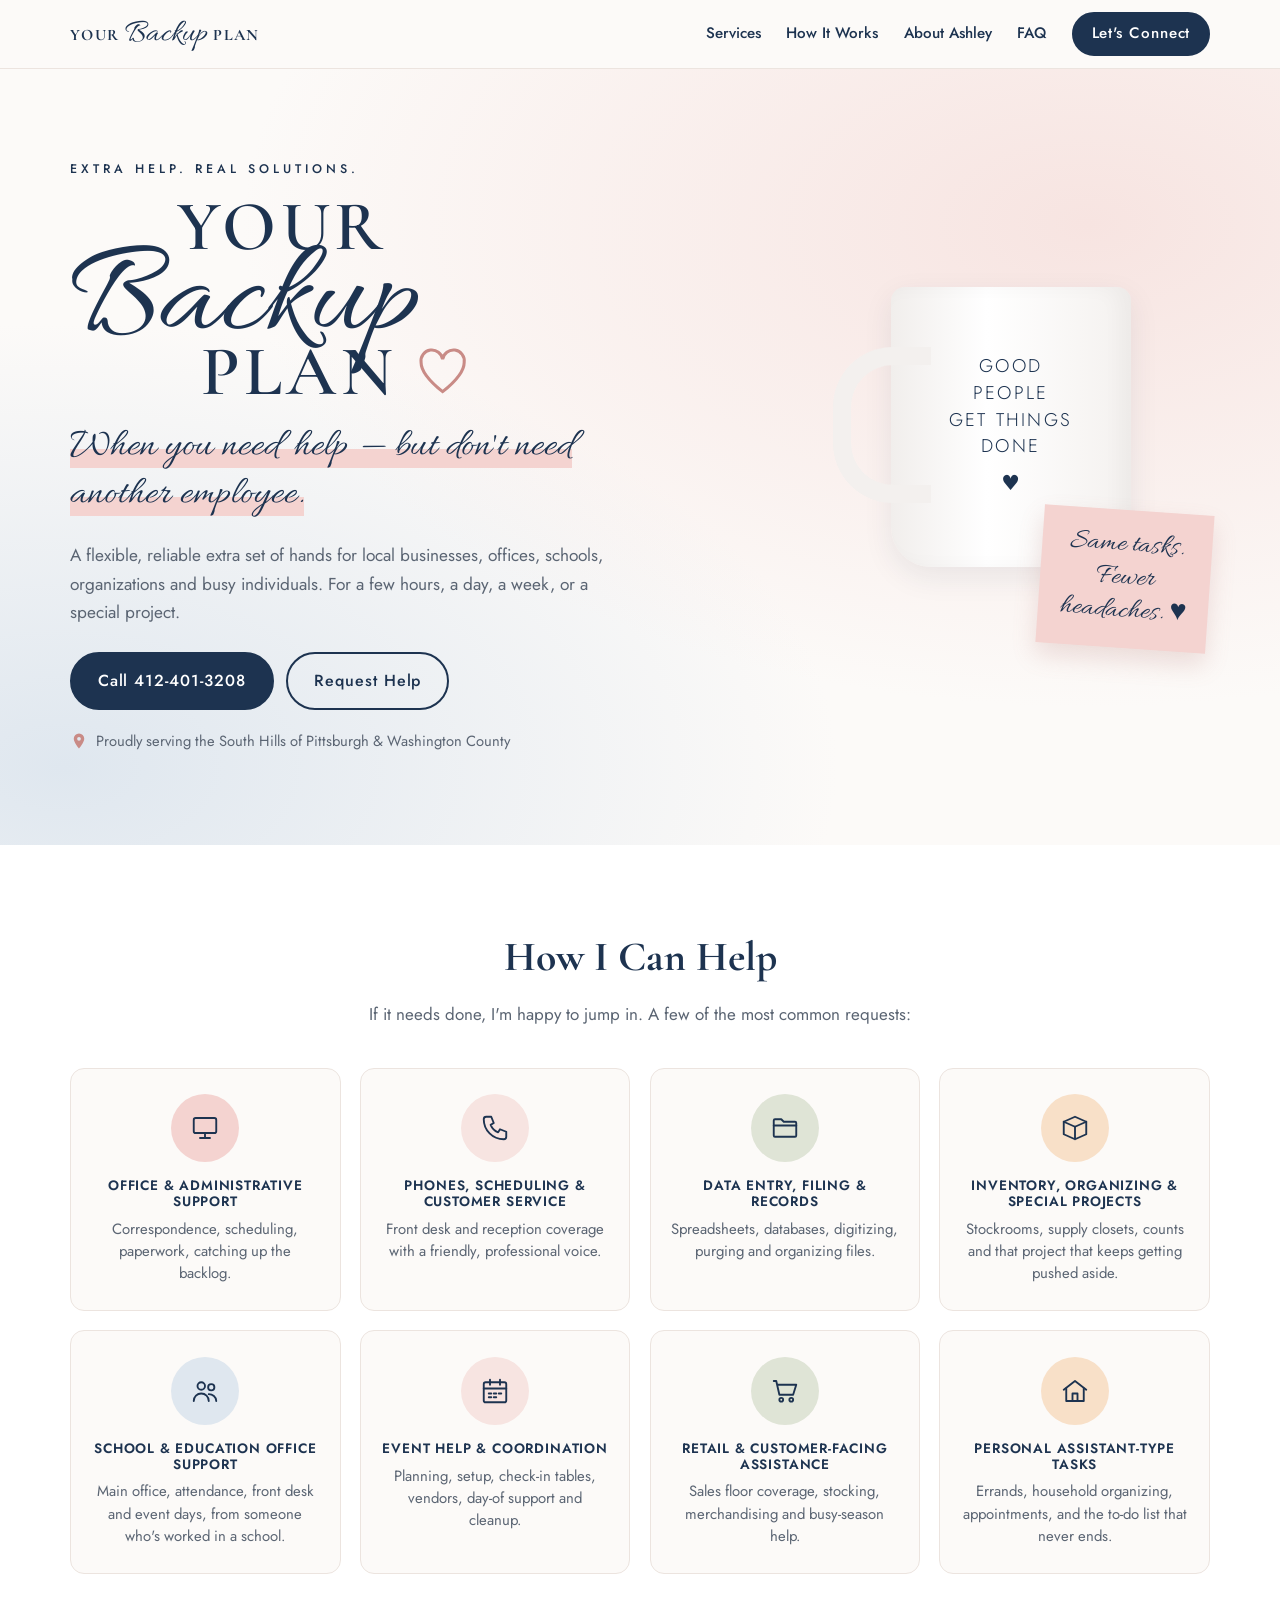
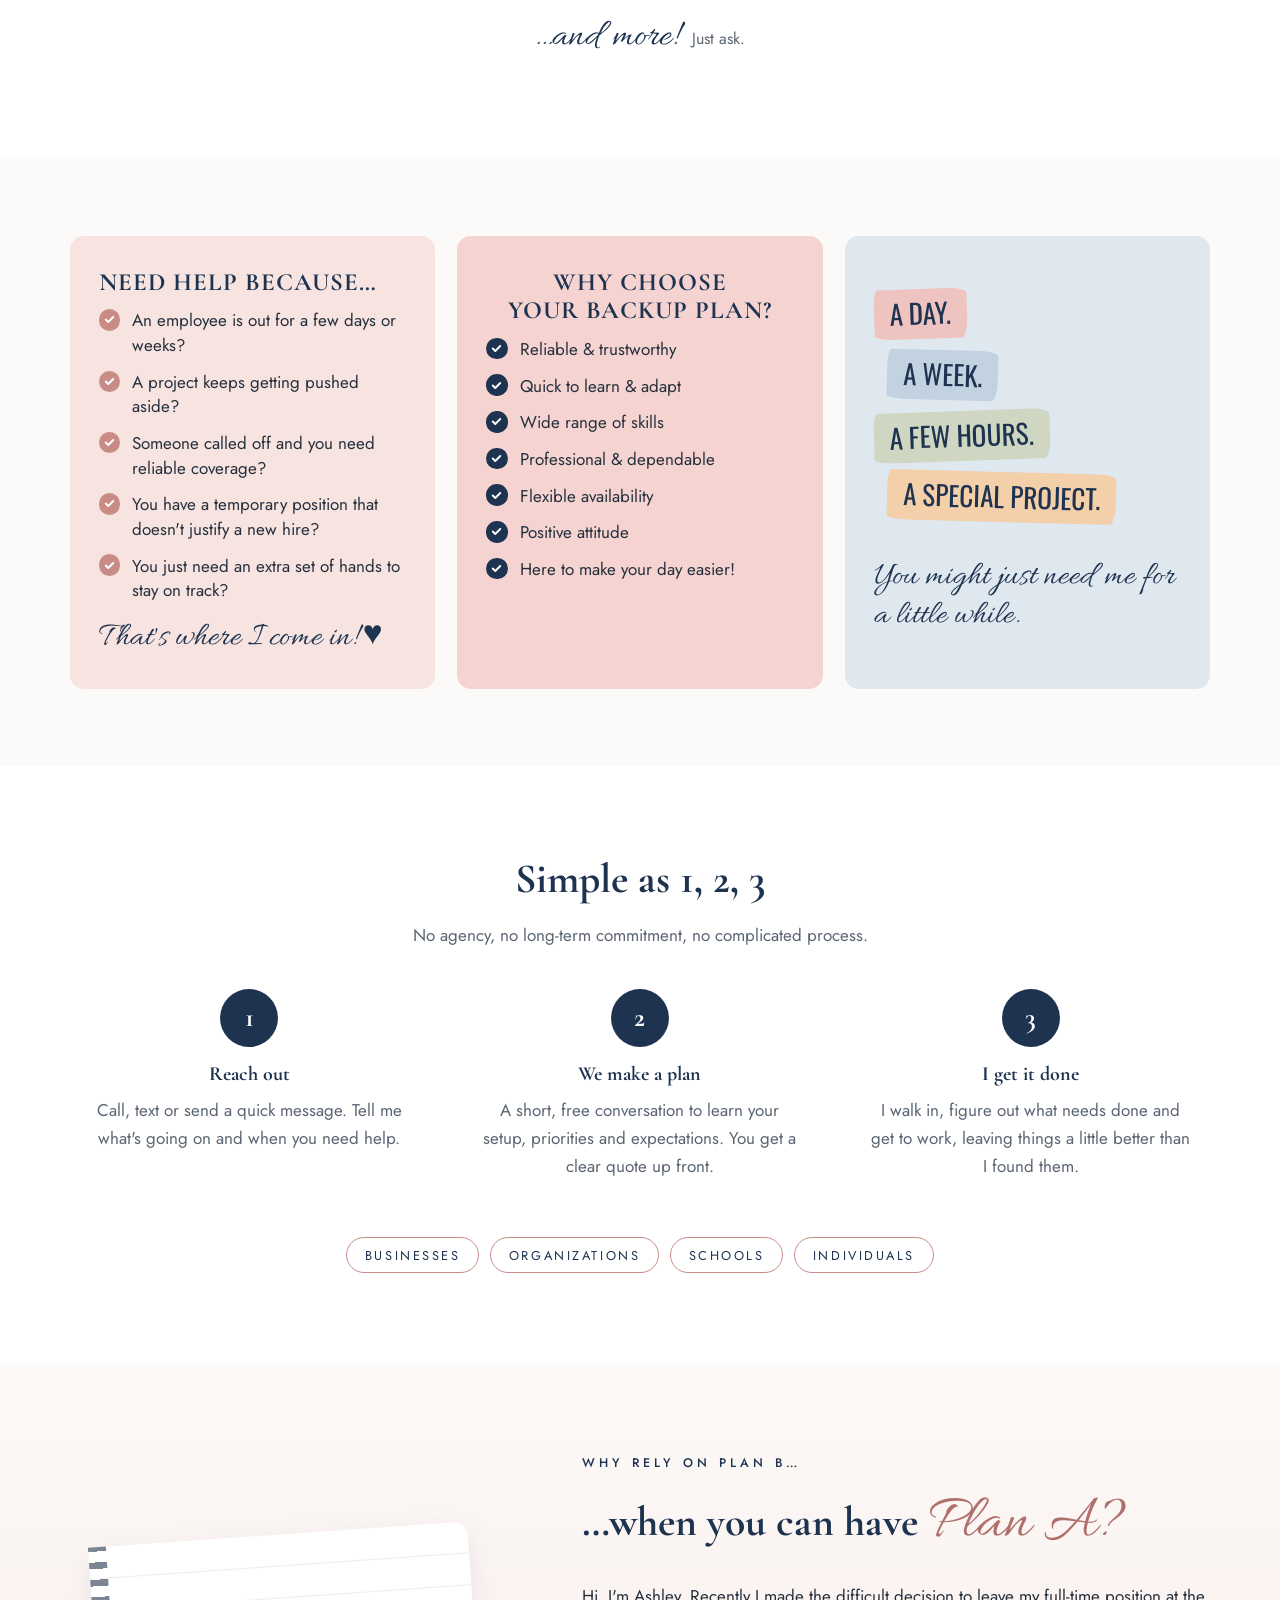
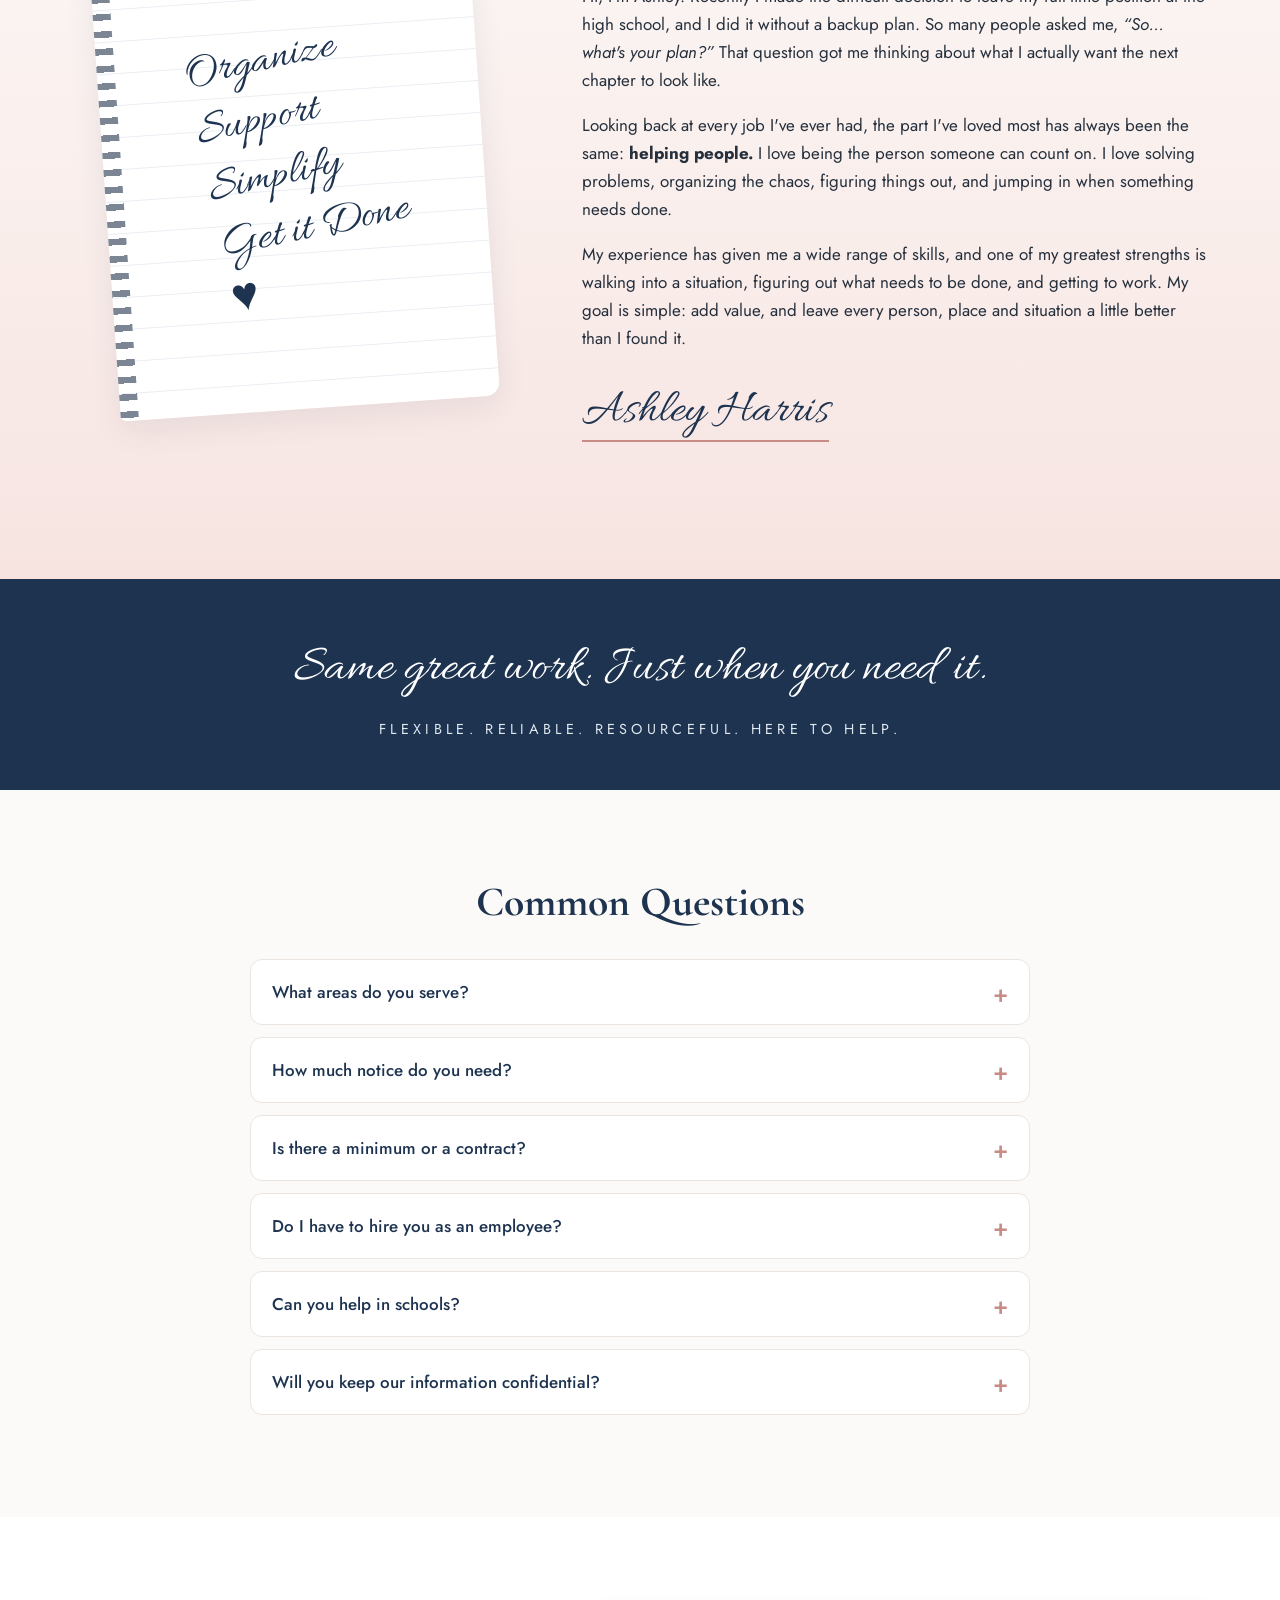
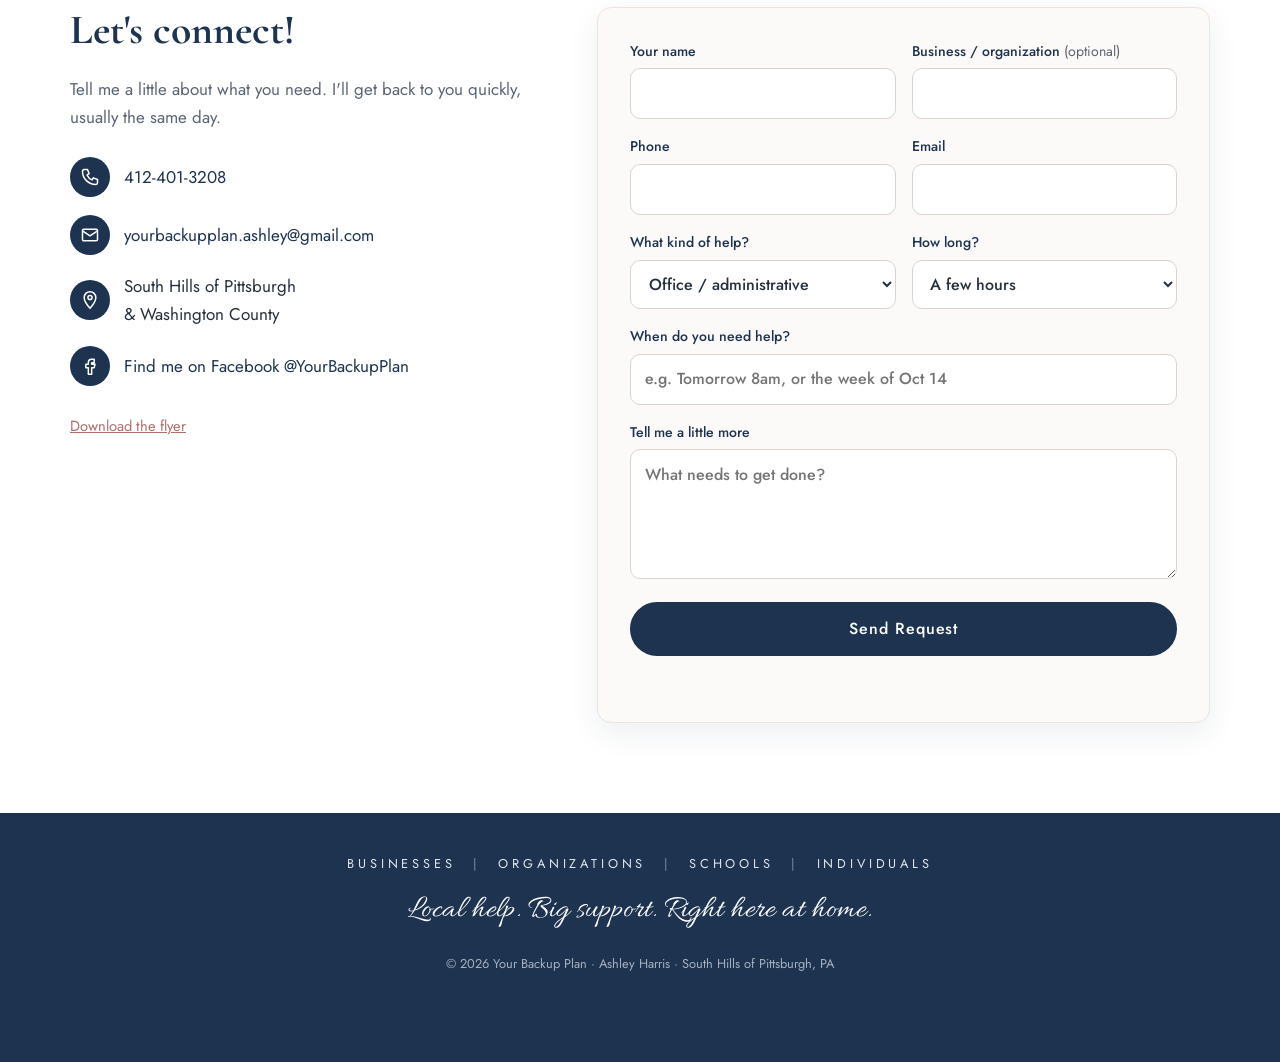
==== your-backup-plan/website/index.html @ 90cfa53b "Add Your Backup Plan launch kit: website, marketing copy, business setup One-page responsive website" ====
<!DOCTYPE html>
<html lang="en">
<head>
  <meta charset="utf-8">
  <meta name="viewport" content="width=device-width, initial-scale=1">
  <title>Your Backup Plan | Flexible Office &amp; Helping-Hand Services | South Hills of Pittsburgh</title>
  <meta name="description" content="Reliable, temporary help for local businesses, schools, organizations and busy individuals in the South Hills of Pittsburgh and Washington County. Office support, phones, data entry, events, organizing and more. For a few hours, a day, a week or a special project.">
  <meta name="keywords" content="temporary office help Pittsburgh, South Hills administrative support, Washington County PA temp help, virtual assistant Pittsburgh, personal assistant South Hills, event help Pittsburgh, school office coverage">
  <meta name="theme-color" content="#1d3350">
  <link rel="icon" href="assets/favicon.svg" type="image/svg+xml">

  <!-- Social sharing preview (Facebook, text messages, LinkedIn) -->
  <meta property="og:type" content="website">
  <meta property="og:title" content="Your Backup Plan | Extra Help. Real Solutions.">
  <meta property="og:description" content="When you need help but don't need another employee. Serving the South Hills of Pittsburgh & Washington County.">
  <meta property="og:image" content="assets/flyer.jpg">

  <link rel="preconnect" href="https://fonts.googleapis.com">
  <link rel="preconnect" href="https://fonts.gstatic.com" crossorigin>
  <link href="https://fonts.googleapis.com/css2?family=Allura&family=Cormorant+Garamond:wght@500;600;700&family=Jost:wght@300;400;500;600&family=Oswald:wght@500&display=swap" rel="stylesheet">
  <link rel="stylesheet" href="styles.css">

  <!-- Helps Google show the business in local search -->
  <script type="application/ld+json">
  {
    "@context": "https://schema.org",
    "@type": "ProfessionalService",
    "name": "Your Backup Plan",
    "slogan": "Extra Help. Real Solutions.",
    "description": "Flexible, temporary helping-hand service for local businesses, organizations, schools and busy individuals.",
    "founder": { "@type": "Person", "name": "Ashley Harris" },
    "telephone": "+1-412-401-3208",
    "email": "yourbackupplan.ashley@gmail.com",
    "image": "assets/flyer.jpg",
    "areaServed": [
      { "@type": "Place", "name": "South Hills of Pittsburgh, PA" },
      { "@type": "AdministrativeArea", "name": "Washington County, PA" }
    ],
    "address": { "@type": "PostalAddress", "addressRegion": "PA", "addressCountry": "US" },
    "sameAs": ["https://www.facebook.com/YourBackupPlan"],
    "knowsAbout": ["Administrative support", "Reception and phones", "Data entry", "Filing and records", "Inventory", "Event coordination", "School office support", "Customer service", "Personal assistant tasks"]
  }
  </script>
</head>
<body>

<a class="skip" href="#main">Skip to content</a>

<header class="nav" id="top">
  <div class="wrap nav-inner">
    <a href="#top" class="brand" aria-label="Your Backup Plan home">
      <span class="brand-your">Your</span><span class="brand-script">Backup</span><span class="brand-plan">Plan</span>
    </a>
    <button class="nav-toggle" aria-expanded="false" aria-controls="nav-links" aria-label="Open menu">
      <span></span><span></span><span></span>
    </button>
    <nav id="nav-links" class="nav-links">
      <a href="#services">Services</a>
      <a href="#how">How It Works</a>
      <a href="#about">About Ashley</a>
      <a href="#faq">FAQ</a>
      <a href="#contact" class="btn btn-small">Let's Connect</a>
    </nav>
  </div>
</header>

<main id="main">

  <!-- HERO -->
  <section class="hero">
    <div class="wrap hero-grid">
      <div class="hero-copy">
        <p class="eyebrow">Extra help. Real solutions.</p>
        <h1 class="logo-lockup">
          <span class="lock-your">Your</span>
          <span class="lock-script">Backup</span>
          <span class="lock-plan">Plan <svg class="heart" viewBox="0 0 32 30" aria-hidden="true"><path d="M16 28C6 20 2 14 2 9a7 7 0 0 1 14-2 7 7 0 0 1 14 2c0 5-4 11-14 19z"/></svg></span>
        </h1>
        <p class="hero-script">When you need help &mdash; but don't need another employee.</p>
        <p class="hero-lede">A flexible, reliable extra set of hands for local businesses, offices, schools, organizations and busy individuals. For a few hours, a day, a week, or a special project.</p>
        <div class="hero-cta">
          <a class="btn" href="tel:+14124013208">Call 412-401-3208</a>
          <a class="btn btn-ghost" href="#contact">Request Help</a>
        </div>
        <p class="hero-area"><svg viewBox="0 0 24 24" aria-hidden="true"><path d="M12 2a7 7 0 0 0-7 7c0 5 7 13 7 13s7-8 7-13a7 7 0 0 0-7-7zm0 9.5A2.5 2.5 0 1 1 12 6.5a2.5 2.5 0 0 1 0 5z"/></svg>Proudly serving the South Hills of Pittsburgh &amp; Washington County</p>
      </div>
      <div class="hero-card" aria-hidden="true">
        <div class="mug">
          <p>Good<br>people<br>get things<br>done</p>
          <span class="mug-heart">&hearts;</span>
        </div>
        <div class="sticky">Same tasks.<br>Fewer<br>headaches. &hearts;</div>
      </div>
    </div>
  </section>

  <!-- SERVICES -->
  <section class="services" id="services">
    <div class="wrap">
      <h2 class="section-title">How I Can Help</h2>
      <p class="section-sub">If it needs done, I'm happy to jump in. A few of the most common requests:</p>
      <ul class="service-grid">
        <li><span class="ico ico-pink"><svg viewBox="0 0 24 24"><rect x="3" y="4" width="18" height="12" rx="1.5"/><path d="M8 20h8M12 16v4"/></svg></span><h3>Office &amp; Administrative Support</h3><p>Correspondence, scheduling, paperwork, catching up the backlog.</p></li>
        <li><span class="ico ico-blush"><svg viewBox="0 0 24 24"><path d="M5 3h4l2 5-2.5 1.5a11 11 0 0 0 6 6L16 13l5 2v4a2 2 0 0 1-2 2A16 16 0 0 1 3 5a2 2 0 0 1 2-2z"/></svg></span><h3>Phones, Scheduling &amp; Customer Service</h3><p>Front desk and reception coverage with a friendly, professional voice.</p></li>
        <li><span class="ico ico-sage"><svg viewBox="0 0 24 24"><path d="M3 6a1 1 0 0 1 1-1h5l2 2h9a1 1 0 0 1 1 1v10a1 1 0 0 1-1 1H4a1 1 0 0 1-1-1z"/><path d="M3 10h18"/></svg></span><h3>Data Entry, Filing &amp; Records</h3><p>Spreadsheets, databases, digitizing, purging and organizing files.</p></li>
        <li><span class="ico ico-peach"><svg viewBox="0 0 24 24"><path d="M3 7l9-4 9 4-9 4-9-4z"/><path d="M3 7v10l9 4 9-4V7M12 11v10"/></svg></span><h3>Inventory, Organizing &amp; Special Projects</h3><p>Stockrooms, supply closets, counts and that project that keeps getting pushed aside.</p></li>
        <li><span class="ico ico-sky"><svg viewBox="0 0 24 24"><circle cx="9" cy="8" r="3"/><circle cx="17" cy="9" r="2.5"/><path d="M3 20c0-3.5 2.7-6 6-6s6 2.5 6 6M15 14.5c3 0 6 2 6 5.5"/></svg></span><h3>School &amp; Education Office Support</h3><p>Main office, attendance, front desk and event days, from someone who's worked in a school.</p></li>
        <li><span class="ico ico-blush"><svg viewBox="0 0 24 24"><rect x="3" y="5" width="18" height="16" rx="1.5"/><path d="M3 10h18M8 3v4M16 3v4M7 14h2M11 14h2M15 14h2M7 17h2M11 17h2"/></svg></span><h3>Event Help &amp; Coordination</h3><p>Planning, setup, check-in tables, vendors, day-of support and cleanup.</p></li>
        <li><span class="ico ico-sage"><svg viewBox="0 0 24 24"><path d="M3 4h2l2.5 11h11L21 7H6.5"/><circle cx="9" cy="19" r="1.5"/><circle cx="17" cy="19" r="1.5"/></svg></span><h3>Retail &amp; Customer-Facing Assistance</h3><p>Sales floor coverage, stocking, merchandising and busy-season help.</p></li>
        <li><span class="ico ico-peach"><svg viewBox="0 0 24 24"><path d="M3 11l9-7 9 7"/><path d="M5 10v10h14V10M10 20v-6h4v6"/></svg></span><h3>Personal Assistant-Type Tasks</h3><p>Errands, household organizing, appointments, and the to-do list that never ends.</p></li>
      </ul>
      <p class="and-more">&hellip;and more! <span>Just ask.</span></p>
    </div>
  </section>

  <!-- NEED HELP / WHY / FLEX -->
  <section class="trio">
    <div class="wrap trio-grid">
      <article class="panel panel-blush">
        <h2>Need help because&hellip;</h2>
        <ul class="checks checks-rose">
          <li>An employee is out for a few days or weeks?</li>
          <li>A project keeps getting pushed aside?</li>
          <li>Someone called off and you need reliable coverage?</li>
          <li>You have a temporary position that doesn't justify a new hire?</li>
          <li>You just need an extra set of hands to stay on track?</li>
        </ul>
        <p class="script-note">That's where I come in! &hearts;</p>
      </article>
      <article class="panel panel-pink">
        <h2>Why choose<br>Your Backup Plan?</h2>
        <ul class="checks checks-navy">
          <li>Reliable &amp; trustworthy</li>
          <li>Quick to learn &amp; adapt</li>
          <li>Wide range of skills</li>
          <li>Professional &amp; dependable</li>
          <li>Flexible availability</li>
          <li>Positive attitude</li>
          <li>Here to make your day easier!</li>
        </ul>
      </article>
      <article class="panel panel-sky">
        <ul class="brush-list">
          <li class="b-pink">A day.</li>
          <li class="b-sky">A week.</li>
          <li class="b-sage">A few hours.</li>
          <li class="b-peach">A special project.</li>
        </ul>
        <p class="script-note">You might just need me for a little while.</p>
      </article>
    </div>
  </section>

  <!-- HOW IT WORKS -->
  <section class="how" id="how">
    <div class="wrap">
      <h2 class="section-title">Simple as 1, 2, 3</h2>
      <p class="section-sub">No agency, no long-term commitment, no complicated process.</p>
      <ol class="steps">
        <li>
          <span class="step-num">1</span>
          <h3>Reach out</h3>
          <p>Call, text or send a quick message. Tell me what's going on and when you need help.</p>
        </li>
        <li>
          <span class="step-num">2</span>
          <h3>We make a plan</h3>
          <p>A short, free conversation to learn your setup, priorities and expectations. You get a clear quote up front.</p>
        </li>
        <li>
          <span class="step-num">3</span>
          <h3>I get it done</h3>
          <p>I walk in, figure out what needs done and get to work, leaving things a little better than I found them.</p>
        </li>
      </ol>
      <div class="who">
        <span>Businesses</span><span>Organizations</span><span>Schools</span><span>Individuals</span>
      </div>
    </div>
  </section>

  <!-- ABOUT -->
  <section class="about" id="about">
    <div class="wrap about-grid">
      <div class="notebook" aria-hidden="true">
        <p>Organize<br>Support<br>Simplify<br>Get it Done<br>&hearts;</p>
      </div>
      <div class="about-copy">
        <p class="eyebrow">Why rely on Plan B&hellip;</p>
        <h2>&hellip;when you can have <em>Plan A?</em></h2>
        <p>Hi, I'm Ashley. Recently I made the difficult decision to leave my full-time position at the high school, and I did it without a backup plan. So many people asked me, <em>&ldquo;So&hellip; what's your plan?&rdquo;</em> That question got me thinking about what I actually want the next chapter to look like.</p>
        <p>Looking back at every job I've ever had, the part I've loved most has always been the same: <strong>helping people.</strong> I love being the person someone can count on. I love solving problems, organizing the chaos, figuring things out, and jumping in when something needs done.</p>
        <p>My experience has given me a wide range of skills, and one of my greatest strengths is walking into a situation, figuring out what needs to be done, and getting to work. My goal is simple: add value, and leave every person, place and situation a little better than I found it.</p>
        <p class="signature">Ashley Harris</p>
      </div>
    </div>
  </section>

  <!-- BANNER -->
  <section class="banner">
    <div class="wrap banner-inner">
      <p class="banner-script">Same great work. Just when you need it.</p>
      <p class="banner-words">Flexible. Reliable. Resourceful. Here to help.</p>
    </div>
  </section>

  <!-- FAQ -->
  <section class="faq" id="faq">
    <div class="wrap narrow">
      <h2 class="section-title">Common Questions</h2>
      <details>
        <summary>What areas do you serve?</summary>
        <p>The South Hills of Pittsburgh and Washington County, including communities like Bethel Park, Mt. Lebanon, Upper St. Clair, South Park, Peters Township, Canonsburg, Bridgeville, Castle Shannon, Whitehall, Baldwin, Pleasant Hills, McMurray and Washington. Close by but not on the list? Just ask.</p>
      </details>
      <details>
        <summary>How much notice do you need?</summary>
        <p>The more the better, but call-offs happen. Reach out as soon as you know, and if I'm available I'll do everything I can to help, including same-day and next-day coverage.</p>
      </details>
      <details>
        <summary>Is there a minimum or a contract?</summary>
        <p>No long-term commitment. Work is booked by the hour, day, week or project, with a short minimum per visit. You'll get a clear quote before any work begins.</p>
      </details>
      <details>
        <summary>Do I have to hire you as an employee?</summary>
        <p>No. Your Backup Plan is an independent business. You don't take on payroll, benefits or hiring paperwork. You just get a simple invoice for the time worked.</p>
      </details>
      <details>
        <summary>Can you help in schools?</summary>
        <p>Yes. With a background working in a high school, I'm comfortable in school offices and around students, staff and families, and I can provide current Pennsylvania school clearances (PA State Police, Child Abuse History and FBI fingerprint) on request.</p>
      </details>
      <details>
        <summary>Will you keep our information confidential?</summary>
        <p>Always. Discretion is part of the job, and I'm glad to sign your confidentiality agreement.</p>
      </details>
    </div>
  </section>

  <!-- CONTACT -->
  <section class="contact" id="contact">
    <div class="wrap contact-grid">
      <div class="contact-info">
        <h2>Let's connect!</h2>
        <p>Tell me a little about what you need. I'll get back to you quickly, usually the same day.</p>
        <ul class="contact-list">
          <li><span class="c-ico"><svg viewBox="0 0 24 24"><path d="M5 3h4l2 5-2.5 1.5a11 11 0 0 0 6 6L16 13l5 2v4a2 2 0 0 1-2 2A16 16 0 0 1 3 5a2 2 0 0 1 2-2z"/></svg></span><a href="tel:+14124013208">412-401-3208</a></li>
          <li><span class="c-ico"><svg viewBox="0 0 24 24"><rect x="3" y="5" width="18" height="14" rx="1.5"/><path d="M3 7l9 6 9-6"/></svg></span><a href="mailto:yourbackupplan.ashley@gmail.com">yourbackupplan.ashley@gmail.com</a></li>
          <li><span class="c-ico"><svg viewBox="0 0 24 24"><path d="M12 2a7 7 0 0 0-7 7c0 5 7 13 7 13s7-8 7-13a7 7 0 0 0-7-7z"/><circle cx="12" cy="9" r="2.5"/></svg></span><span>South Hills of Pittsburgh<br>&amp; Washington County</span></li>
          <li><span class="c-ico"><svg viewBox="0 0 24 24"><path d="M14 8h3V4h-3a4 4 0 0 0-4 4v2H7v4h3v8h4v-8h3l1-4h-4V8z"/></svg></span><a href="https://www.facebook.com/YourBackupPlan" target="_blank" rel="noopener">Find me on Facebook @YourBackupPlan</a></li>
        </ul>
        <a class="flyer-link" href="assets/flyer.jpg" download>Download the flyer</a>
      </div>

      <form class="contact-form" id="contact-form" novalidate>
        <div class="row">
          <label>Your name<input name="name" required autocomplete="name"></label>
          <label>Business / organization <span class="opt">(optional)</span><input name="org" autocomplete="organization"></label>
        </div>
        <div class="row">
          <label>Phone<input name="phone" type="tel" autocomplete="tel"></label>
          <label>Email<input name="email" type="email" required autocomplete="email"></label>
        </div>
        <div class="row">
          <label>What kind of help?
            <select name="type">
              <option>Office / administrative</option>
              <option>Phones / reception / customer service</option>
              <option>Data entry / filing / records</option>
              <option>Inventory / organizing / special project</option>
              <option>School office support</option>
              <option>Event help</option>
              <option>Retail coverage</option>
              <option>Personal assistant tasks</option>
              <option>Something else</option>
            </select>
          </label>
          <label>How long?
            <select name="length">
              <option>A few hours</option>
              <option>A day</option>
              <option>A week or more</option>
              <option>A special project</option>
              <option>Not sure yet</option>
            </select>
          </label>
        </div>
        <label>When do you need help?<input name="when" placeholder="e.g. Tomorrow 8am, or the week of Oct 14"></label>
        <label>Tell me a little more<textarea name="message" rows="4" placeholder="What needs to get done?"></textarea></label>
        <button class="btn" type="submit">Send Request</button>
        <p class="form-note" id="form-note" role="status"></p>
      </form>
    </div>
  </section>
</main>

<footer class="footer">
  <p class="footer-who">Businesses <i>|</i> Organizations <i>|</i> Schools <i>|</i> Individuals</p>
  <p class="footer-script">Local help. Big support. Right here at home.</p>
  <p class="footer-small">&copy; <span id="year">2026</span> Your Backup Plan &middot; Ashley Harris &middot; South Hills of Pittsburgh, PA</p>
</footer>

<a class="call-fab" href="tel:+14124013208" aria-label="Call Ashley">
  <svg viewBox="0 0 24 24"><path d="M5 3h4l2 5-2.5 1.5a11 11 0 0 0 6 6L16 13l5 2v4a2 2 0 0 1-2 2A16 16 0 0 1 3 5a2 2 0 0 1 2-2z"/></svg>
</a>

<script src="script.js"></script>
</body>
</html>
---- your-backup-plan/website/styles.css ----
/* Your Backup Plan — palette pulled from the flyer */
:root {
  --navy: #1d3350;
  --navy-soft: #2c4666;
  --ink: #26303d;
  --muted: #5b6573;
  --cream: #fcfaf8;
  --white: #ffffff;
  --blush: #f7e4e1;
  --pink: #f4d3d0;
  --rose: #c98b86;
  --rose-deep: #b06f6a;
  --sage: #dfe4d6;
  --sky: #dfe7ef;
  --peach: #f8e0c8;
  --line: #ece4df;
  --serif: "Cormorant Garamond", Georgia, serif;
  --script: "Allura", "Brush Script MT", cursive;
  --sans: "Jost", "Segoe UI", system-ui, sans-serif;
  --caps: "Oswald", "Arial Narrow", sans-serif;
  --radius: 14px;
  --shadow: 0 10px 30px rgba(29, 51, 80, .08);
}

* { box-sizing: border-box; }
html { scroll-behavior: smooth; scroll-padding-top: 76px; }
body {
  margin: 0;
  font-family: var(--sans);
  font-weight: 400;
  font-size: 17px;
  line-height: 1.65;
  color: var(--ink);
  background: var(--cream);
  -webkit-font-smoothing: antialiased;
}
img, svg { display: block; max-width: 100%; }
a { color: var(--navy); }
h1, h2, h3 { font-family: var(--serif); color: var(--navy); line-height: 1.15; margin: 0 0 .5em; }
h2 { font-size: clamp(1.9rem, 3.5vw, 2.6rem); font-weight: 700; }
h3 { font-size: 1.25rem; font-weight: 700; }
p { margin: 0 0 1em; }

.wrap { width: min(1140px, 100% - 32px); margin-inline: auto; }
.narrow { width: min(780px, 100% - 32px); }
.skip { position: absolute; left: -999px; }
.skip:focus { left: 16px; top: 16px; z-index: 99; background: var(--navy); color: #fff; padding: 8px 14px; border-radius: 8px; }

.eyebrow {
  font-family: var(--sans);
  text-transform: uppercase;
  letter-spacing: .32em;
  font-size: .78rem;
  font-weight: 500;
  color: var(--navy);
  margin-bottom: 1rem;
}
.section-title { text-align: center; }
.section-sub { text-align: center; color: var(--muted); max-width: 620px; margin: -.2rem auto 2.5rem; }

/* Buttons */
.btn {
  display: inline-block;
  background: var(--navy);
  color: #fff;
  text-decoration: none;
  font-family: var(--sans);
  font-weight: 500;
  letter-spacing: .06em;
  padding: .85rem 1.6rem;
  border-radius: 999px;
  border: 2px solid var(--navy);
  cursor: pointer;
  font-size: 1rem;
  transition: transform .15s ease, background .15s ease, color .15s ease;
}
.btn:hover { transform: translateY(-2px); background: var(--navy-soft); }
.btn-ghost { background: transparent; color: var(--navy); }
.btn-ghost:hover { background: var(--navy); color: #fff; }
.btn-small { padding: .45rem 1.1rem; font-size: .9rem; color: #fff !important; }

/* Nav */
.nav {
  position: sticky; top: 0; z-index: 50;
  background: rgba(252, 250, 248, .92);
  backdrop-filter: blur(8px);
  border-bottom: 1px solid var(--line);
}
.nav-inner { display: flex; align-items: center; justify-content: space-between; height: 68px; }
.brand { display: flex; align-items: baseline; gap: .35rem; text-decoration: none; color: var(--navy); }
.brand-your, .brand-plan { font-family: var(--serif); font-weight: 700; text-transform: uppercase; letter-spacing: .08em; font-size: 1rem; }
.brand-script { font-family: var(--script); font-size: 2rem; line-height: 1; }
.nav-links { display: flex; align-items: center; gap: 1.6rem; }
.nav-links a { text-decoration: none; font-size: .95rem; font-weight: 500; color: var(--navy); }
.nav-links a:not(.btn):hover { color: var(--rose-deep); }
.nav-toggle { display: none; background: none; border: 0; padding: 8px; cursor: pointer; }
.nav-toggle span { display: block; width: 24px; height: 2px; background: var(--navy); margin: 5px 0; transition: .2s; }

/* Hero */
.hero {
  padding: clamp(3rem, 7vw, 6rem) 0 clamp(3rem, 6vw, 5rem);
  background:
    radial-gradient(ellipse at 85% 20%, var(--blush) 0, transparent 55%),
    radial-gradient(ellipse at 5% 90%, var(--sky) 0, transparent 45%),
    var(--cream);
}
.hero-grid { display: grid; grid-template-columns: 1.2fr 1fr; gap: 3rem; align-items: center; }
.logo-lockup { display: flex; flex-direction: column; align-items: flex-start; margin: 0 0 1.2rem; line-height: .9; }
.lock-your, .lock-plan { font-family: var(--serif); font-weight: 600; text-transform: uppercase; letter-spacing: .06em; font-size: clamp(2.6rem, 6vw, 4.4rem); }
.lock-your { padding-left: 18%; }
.lock-script { font-family: var(--script); font-weight: 400; font-size: clamp(5rem, 12vw, 8.5rem); margin: -.12em 0 -.18em; }
.lock-plan { padding-left: 22%; display: flex; align-items: center; gap: .3em; }
.heart { width: .7em; height: .7em; fill: none; stroke: var(--rose); stroke-width: 2; }
.hero-script {
  font-family: var(--script);
  font-size: clamp(1.9rem, 3.5vw, 2.5rem);
  line-height: 1.2;
  color: var(--navy);
  display: inline;
  background: linear-gradient(transparent 55%, var(--pink) 55%, var(--pink) 92%, transparent 92%);
}
.hero-lede { margin-top: 1.4rem; max-width: 540px; color: var(--muted); font-size: 1.08rem; }
.hero-cta { display: flex; flex-wrap: wrap; gap: .8rem; margin: 1.6rem 0 1.2rem; }
.hero-area { display: flex; align-items: center; gap: .5rem; font-size: .92rem; color: var(--muted); }
.hero-area svg { width: 18px; height: 18px; fill: var(--rose); flex: none; }

.hero-card { position: relative; height: 420px; }
.mug {
  position: absolute; right: 16%; top: 8%;
  width: 240px; height: 280px;
  background: linear-gradient(90deg, #f1eeec, #fff 40%, #f4f1ef);
  border-radius: 14px 14px 40px 40px;
  box-shadow: var(--shadow), inset -12px 0 20px rgba(0,0,0,.03);
  display: flex; flex-direction: column; align-items: center; justify-content: center;
  text-align: center;
}
.mug::before {
  content: ""; position: absolute; left: -58px; top: 60px;
  width: 80px; height: 120px;
  border: 18px solid #f3f0ee; border-right: 0;
  border-radius: 60px 0 0 60px;
}
.mug p { font-family: var(--sans); font-weight: 300; text-transform: uppercase; letter-spacing: .12em; font-size: 1.15rem; line-height: 1.45; color: var(--navy); margin: 0; }
.mug-heart { color: var(--navy); font-size: 1.3rem; margin-top: .4rem; }
.sticky {
  position: absolute; right: 0; bottom: 6%;
  width: 170px; padding: 1.2rem 1rem;
  background: var(--pink);
  font-family: var(--script); font-size: 1.8rem; line-height: 1.15; text-align: center; color: var(--navy);
  transform: rotate(4deg);
  box-shadow: 0 12px 24px rgba(176, 111, 106, .2);
}

/* Services */
.services { padding: clamp(3.5rem, 7vw, 6rem) 0; background: var(--white); }
.service-grid { list-style: none; margin: 0; padding: 0; display: grid; grid-template-columns: repeat(4, 1fr); gap: 1.2rem; }
.service-grid li {
  background: var(--cream); border: 1px solid var(--line); border-radius: var(--radius);
  padding: 1.6rem 1.3rem; text-align: center;
  transition: transform .2s ease, box-shadow .2s ease;
}
.service-grid li:hover { transform: translateY(-4px); box-shadow: var(--shadow); }
.service-grid h3 { font-family: var(--sans); font-size: .85rem; font-weight: 600; text-transform: uppercase; letter-spacing: .06em; margin: 1rem 0 .5rem; }
.service-grid p { font-size: .93rem; color: var(--muted); margin: 0; line-height: 1.5; }
.ico { width: 68px; height: 68px; border-radius: 50%; display: grid; place-items: center; margin: 0 auto; }
.ico svg { width: 30px; height: 30px; fill: none; stroke: var(--navy); stroke-width: 1.5; stroke-linecap: round; stroke-linejoin: round; }
.ico-pink { background: var(--pink); } .ico-blush { background: var(--blush); }
.ico-sage { background: var(--sage); } .ico-peach { background: var(--peach); } .ico-sky { background: var(--sky); }
.and-more { text-align: center; font-family: var(--script); font-size: 2.4rem; color: var(--navy); margin: 2rem 0 0; }
.and-more span { font-family: var(--sans); font-size: 1rem; color: var(--muted); margin-left: .4rem; }

/* Trio panels */
.trio { padding: clamp(3rem, 6vw, 5rem) 0; }
.trio-grid { display: grid; grid-template-columns: repeat(3, 1fr); gap: 1.4rem; }
.panel { border-radius: var(--radius); padding: 2rem 1.8rem; }
.panel h2 { font-size: 1.55rem; text-transform: uppercase; letter-spacing: .04em; }
.panel-blush { background: var(--blush); }
.panel-pink { background: var(--pink); }
.panel-pink h2 { text-align: center; }
.panel-sky { background: var(--sky); display: flex; flex-direction: column; justify-content: center; }
.checks { list-style: none; margin: 0 0 1rem; padding: 0; }
.checks li { position: relative; padding-left: 2.1rem; margin-bottom: .75rem; line-height: 1.45; }
.checks li::before {
  content: ""; position: absolute; left: 0; top: .05rem;
  width: 1.35rem; height: 1.35rem; border-radius: 50%;
  background: var(--rose) url("data:image/svg+xml,%3Csvg xmlns='http://www.w3.org/2000/svg' viewBox='0 0 24 24' fill='none' stroke='white' stroke-width='3' stroke-linecap='round' stroke-linejoin='round'%3E%3Cpath d='M6 12l4 4 8-8'/%3E%3C/svg%3E") center / 70% no-repeat;
}
.checks-navy li::before { background-color: var(--navy); }
.script-note { font-family: var(--script); font-size: 2.1rem; line-height: 1.15; color: var(--navy); margin: .6rem 0 0; }
.brush-list { list-style: none; margin: 0 0 1rem; padding: 0; }
.brush-list li {
  font-family: var(--caps); text-transform: uppercase; font-size: 1.7rem; color: var(--navy);
  padding: .15rem 1rem; margin-bottom: .7rem; display: inline-block;
  border-radius: 4px 18px 6px 22px / 18px 6px 20px 4px;
}
.brush-list li:nth-child(odd) { transform: rotate(-2deg); }
.brush-list li:nth-child(even) { transform: rotate(1.5deg); margin-left: .8rem; }
.b-pink { background: #efc3bf; } .b-sky { background: #c3d2e1; } .b-sage { background: #cfd6c2; } .b-peach { background: #f3cfaa; }
.brush-list li { display: table; }

/* How it works */
.how { padding: clamp(3.5rem, 7vw, 6rem) 0; background: var(--white); }
.steps { list-style: none; margin: 0; padding: 0; display: grid; grid-template-columns: repeat(3, 1fr); gap: 2rem; counter-reset: s; }
.steps li { text-align: center; padding: 0 1rem; }
.step-num {
  display: grid; place-items: center; margin: 0 auto 1rem;
  width: 58px; height: 58px; border-radius: 50%;
  background: var(--navy); color: #fff; font-family: var(--serif); font-size: 1.7rem; font-weight: 700;
}
.steps p { color: var(--muted); }
.who { display: flex; flex-wrap: wrap; justify-content: center; gap: .7rem; margin-top: 2.5rem; }
.who span { border: 1px solid var(--rose); color: var(--navy); border-radius: 999px; padding: .4rem 1.1rem; font-size: .8rem; letter-spacing: .2em; text-transform: uppercase; }

/* About */
.about { padding: clamp(3.5rem, 7vw, 6rem) 0; background: linear-gradient(180deg, var(--cream), var(--blush)); }
.about-grid { display: grid; grid-template-columns: 1fr 1.4fr; gap: 4rem; align-items: center; }
.notebook {
  aspect-ratio: 4 / 5; max-width: 380px; margin-inline: auto; width: 100%;
  background: repeating-linear-gradient(180deg, #fff 0 31px, #e9eef3 31px 32px);
  border-radius: 6px 14px 14px 6px;
  box-shadow: var(--shadow);
  border-left: 18px solid transparent;
  border-image: repeating-linear-gradient(180deg, #7b8594 0 6px, transparent 6px 16px) 18;
  transform: rotate(-4deg);
  display: grid; place-items: center;
}
.notebook p { font-family: var(--script); font-size: clamp(2.2rem, 4vw, 2.9rem); line-height: 1.25; color: var(--navy); transform: rotate(-8deg); margin: 0; text-align: left; }
.about-copy h2 em { font-family: var(--script); font-weight: 400; font-style: normal; font-size: 1.5em; color: var(--rose-deep); }
.signature { font-family: var(--script); font-size: 3rem; color: var(--navy); margin-top: 1.2rem; line-height: 1; border-bottom: 2px solid var(--rose); display: inline-block; padding-bottom: .2rem; }

/* Banner */
.banner { background: var(--navy); color: #fff; padding: 3rem 0; text-align: center; }
.banner-script { font-family: var(--script); font-size: clamp(2.2rem, 5vw, 3.2rem); margin: 0 0 .4rem; }
.banner-words { text-transform: uppercase; letter-spacing: .3em; font-size: .9rem; margin: 0; color: #dfe7ef; }

/* FAQ */
.faq { padding: clamp(3.5rem, 7vw, 6rem) 0; }
.faq h2 { margin-bottom: 2rem; }
details { background: var(--white); border: 1px solid var(--line); border-radius: 12px; margin-bottom: .8rem; padding: 0 1.3rem; }
summary { cursor: pointer; font-weight: 500; color: var(--navy); padding: 1.1rem 0; list-style: none; position: relative; padding-right: 2rem; }
summary::-webkit-details-marker { display: none; }
summary::after { content: "+"; position: absolute; right: 0; top: .85rem; font-size: 1.5rem; color: var(--rose); transition: transform .2s; }
details[open] summary::after { transform: rotate(45deg); }
details p { color: var(--muted); padding-bottom: 1.1rem; margin: 0; }

/* Contact */
.contact { padding: clamp(3.5rem, 7vw, 6rem) 0; background: var(--white); }
.contact-grid { display: grid; grid-template-columns: 1fr 1.3fr; gap: 3.5rem; }
.contact-info h2 { font-size: clamp(2rem, 4vw, 2.6rem); }
.contact-info > p { color: var(--muted); }
.contact-list { list-style: none; padding: 0; margin: 1.6rem 0; }
.contact-list li { display: flex; align-items: center; gap: .9rem; margin-bottom: 1.1rem; }
.contact-list a { text-decoration: none; word-break: break-word; }
.contact-list a:hover { color: var(--rose-deep); }
.c-ico { width: 40px; height: 40px; border-radius: 50%; background: var(--navy); display: grid; place-items: center; flex: none; }
.c-ico svg { width: 20px; height: 20px; fill: none; stroke: #fff; stroke-width: 1.8; stroke-linejoin: round; }
.flyer-link { font-size: .92rem; color: var(--rose-deep); }

.contact-form { background: var(--cream); border: 1px solid var(--line); border-radius: var(--radius); padding: 2rem; box-shadow: var(--shadow); }
.contact-form .row { display: grid; grid-template-columns: 1fr 1fr; gap: 1rem; }
.contact-form label { display: block; font-size: .88rem; font-weight: 500; color: var(--navy); margin-bottom: 1rem; }
.opt { font-weight: 400; color: var(--muted); }
.contact-form input, .contact-form select, .contact-form textarea {
  display: block; width: 100%; margin-top: .35rem;
  font: inherit; font-size: 1rem; color: var(--ink);
  background: #fff; border: 1px solid #ddd3cd; border-radius: 10px; padding: .7rem .85rem;
}
.contact-form input:focus, .contact-form select:focus, .contact-form textarea:focus { outline: 2px solid var(--rose); outline-offset: 1px; border-color: transparent; }
.contact-form .invalid { border-color: #c0392b; }
.contact-form button { width: 100%; margin-top: .4rem; }
.form-note { font-size: .9rem; color: var(--muted); margin: .9rem 0 0; min-height: 1.4em; text-align: center; }

/* Footer */
.footer { background: var(--navy); color: #dfe7ef; text-align: center; padding: 2.5rem 16px 5.5rem; }
.footer-who { text-transform: uppercase; letter-spacing: .3em; font-size: .8rem; margin: 0 0 .6rem; }
.footer-who i { font-style: normal; opacity: .5; margin: 0 .6rem; }
.footer-script { font-family: var(--script); font-size: 2rem; color: #fff; margin: 0 0 1rem; }
.footer-small { font-size: .8rem; opacity: .7; margin: 0; }

/* Floating call button (mobile) */
.call-fab {
  display: none; position: fixed; right: 16px; bottom: 16px; z-index: 60;
  width: 58px; height: 58px; border-radius: 50%; background: var(--rose-deep);
  place-items: center; box-shadow: 0 8px 20px rgba(0,0,0,.2);
}
.call-fab svg { width: 26px; height: 26px; fill: none; stroke: #fff; stroke-width: 2; stroke-linejoin: round; }

/* Responsive */
@media (max-width: 1000px) {
  .service-grid { grid-template-columns: repeat(2, 1fr); }
  .trio-grid { grid-template-columns: 1fr 1fr; }
  .panel-sky { grid-column: 1 / -1; align-items: center; text-align: center; }
  .brush-list li { margin-inline: auto !important; }
}
@media (max-width: 820px) {
  .nav-toggle { display: block; }
  .nav-links {
    position: absolute; top: 68px; left: 0; right: 0;
    flex-direction: column; gap: 0; background: var(--cream);
    border-bottom: 1px solid var(--line);
    max-height: 0; overflow: hidden; transition: max-height .25s ease;
  }
  .nav-links.open { max-height: 360px; }
  .nav-links a { padding: .9rem 16px; width: 100%; text-align: center; }
  .nav-links .btn-small { width: auto; margin: .6rem 0 1rem; }
  .hero-grid, .about-grid, .contact-grid { grid-template-columns: 1fr; }
  .hero-card { display: none; }
  .steps { grid-template-columns: 1fr; gap: 1.5rem; }
  .trio-grid { grid-template-columns: 1fr; }
  .about-grid { gap: 2.5rem; }
  .notebook { max-width: 280px; }
  .call-fab { display: grid; }
}
@media (max-width: 520px) {
  body { font-size: 16px; }
  .service-grid { grid-template-columns: 1fr; }
  .contact-form .row { grid-template-columns: 1fr; gap: 0; }
  .contact-form { padding: 1.4rem; }
  .hero-cta .btn { flex: 1 1 100%; text-align: center; }
  .footer-who i { margin: 0 .25rem; }
  .footer-who { letter-spacing: .15em; }
}
@media (prefers-reduced-motion: reduce) {
  * { transition: none !important; scroll-behavior: auto !important; }
}
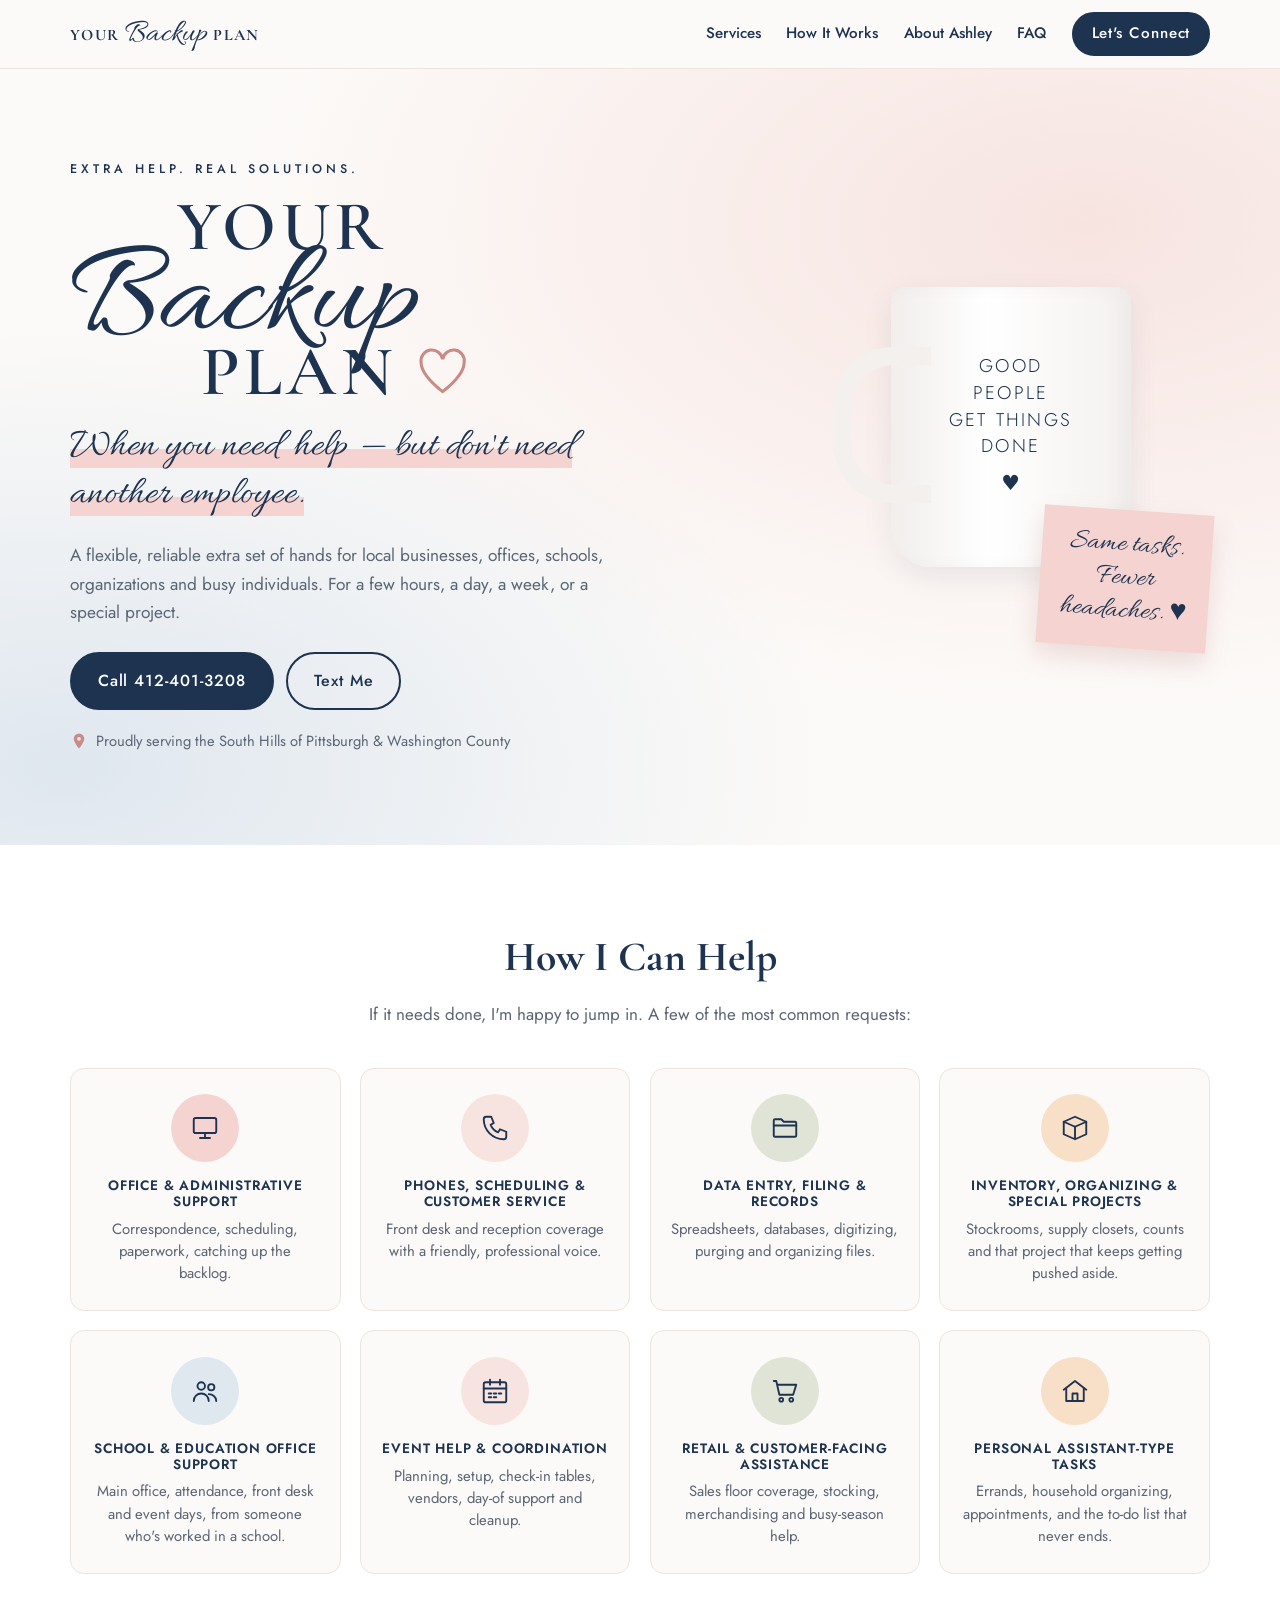
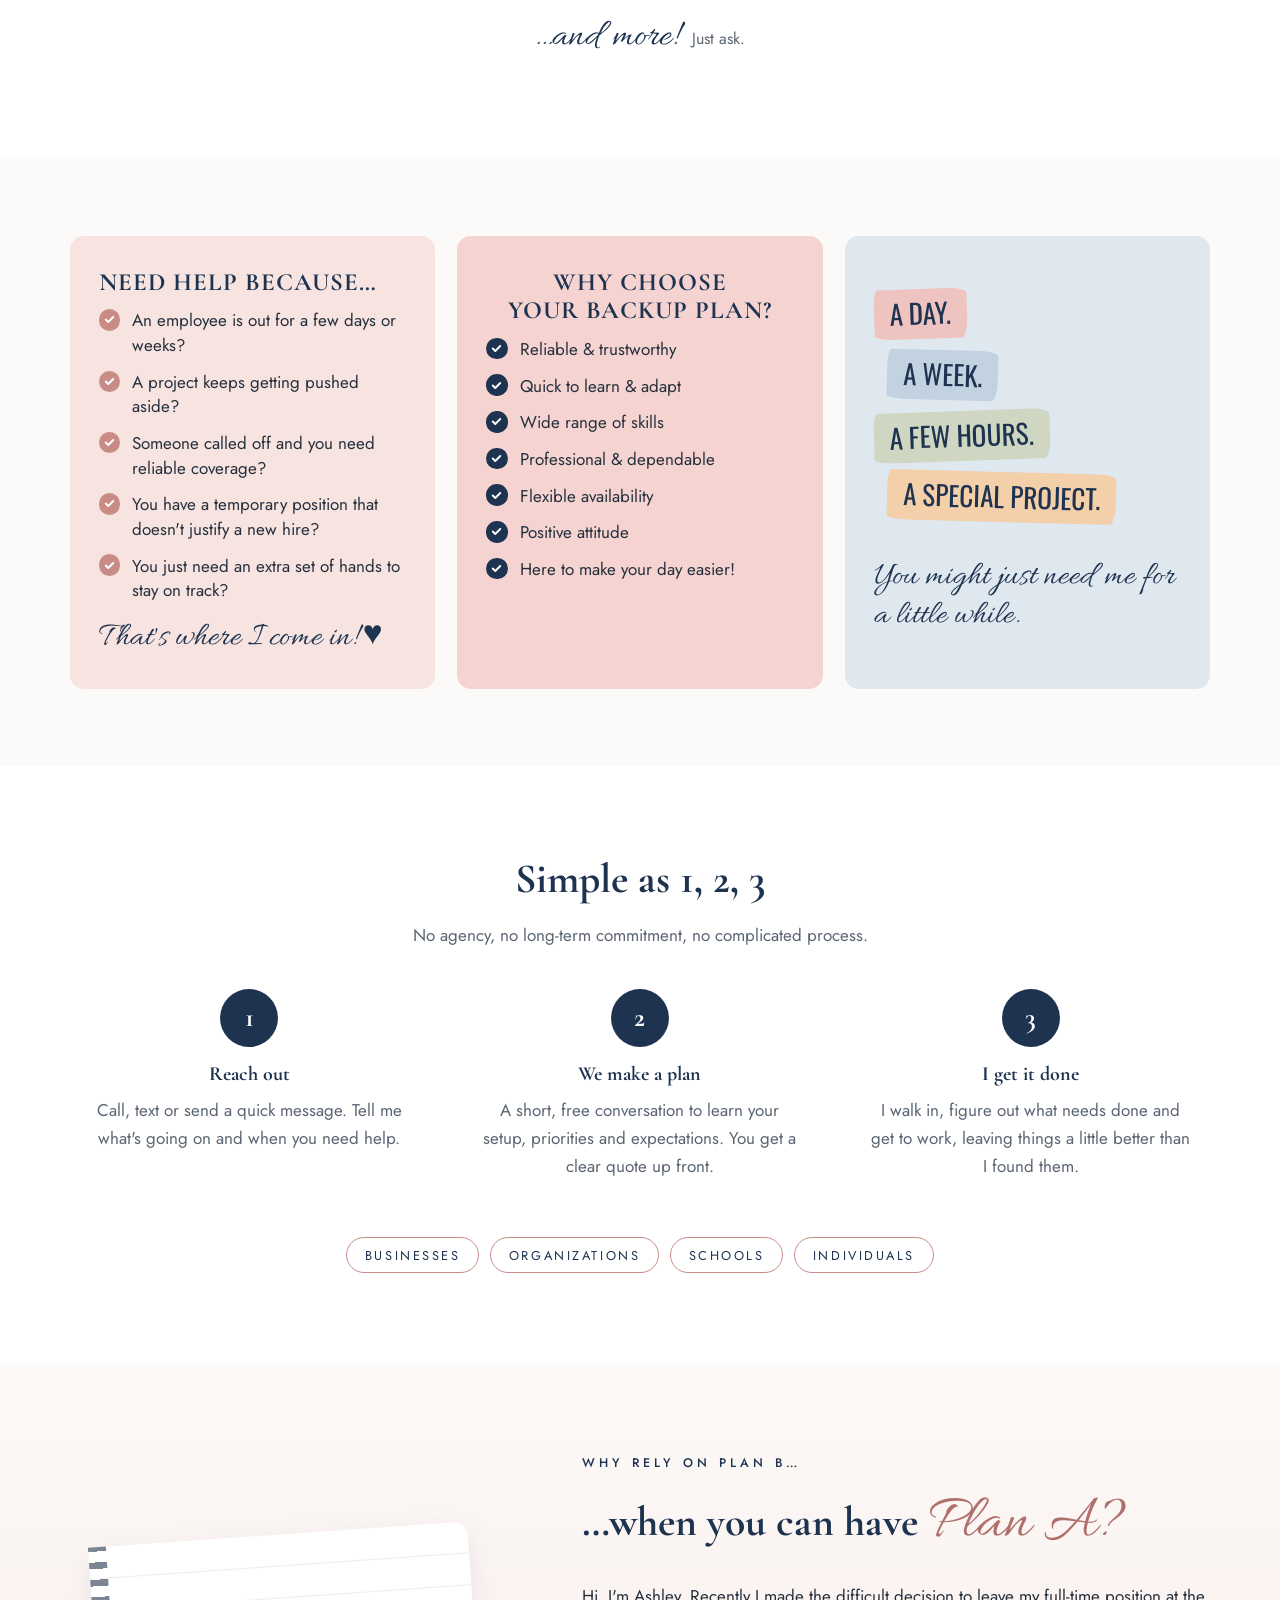
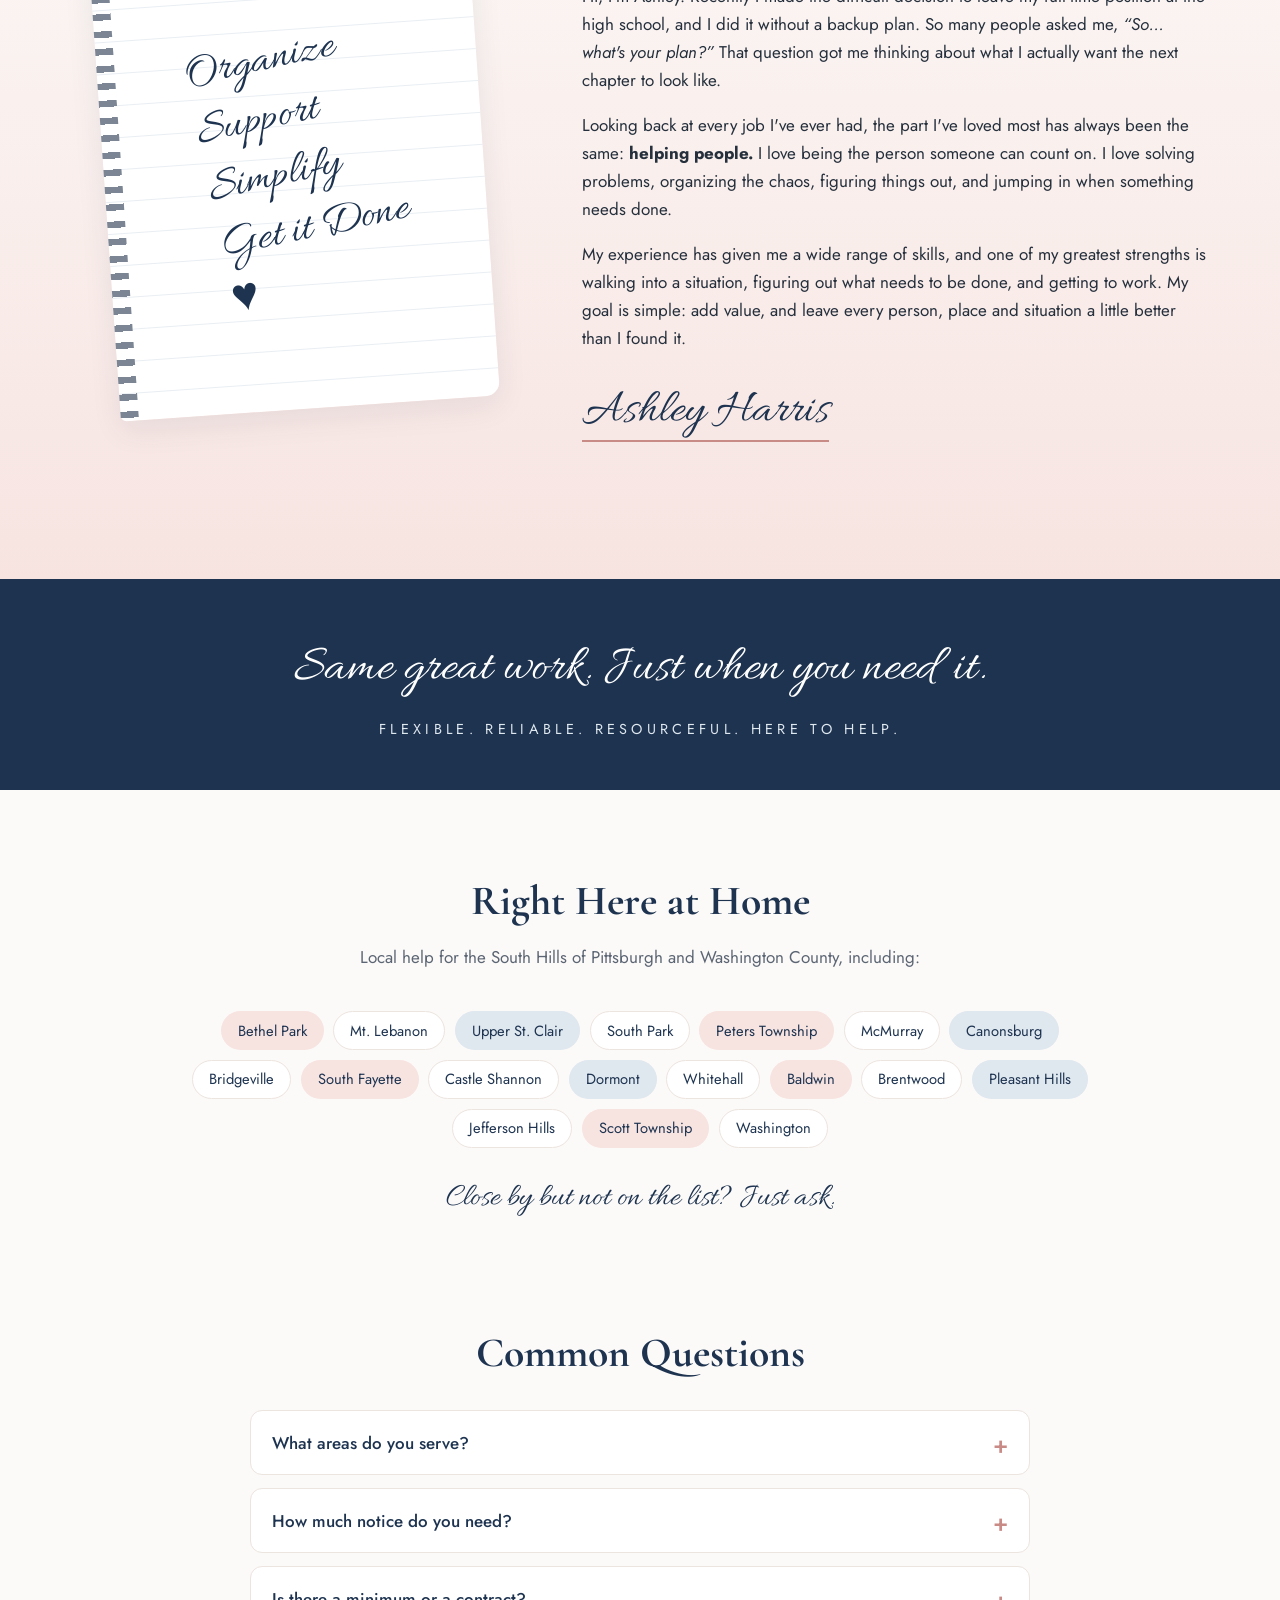
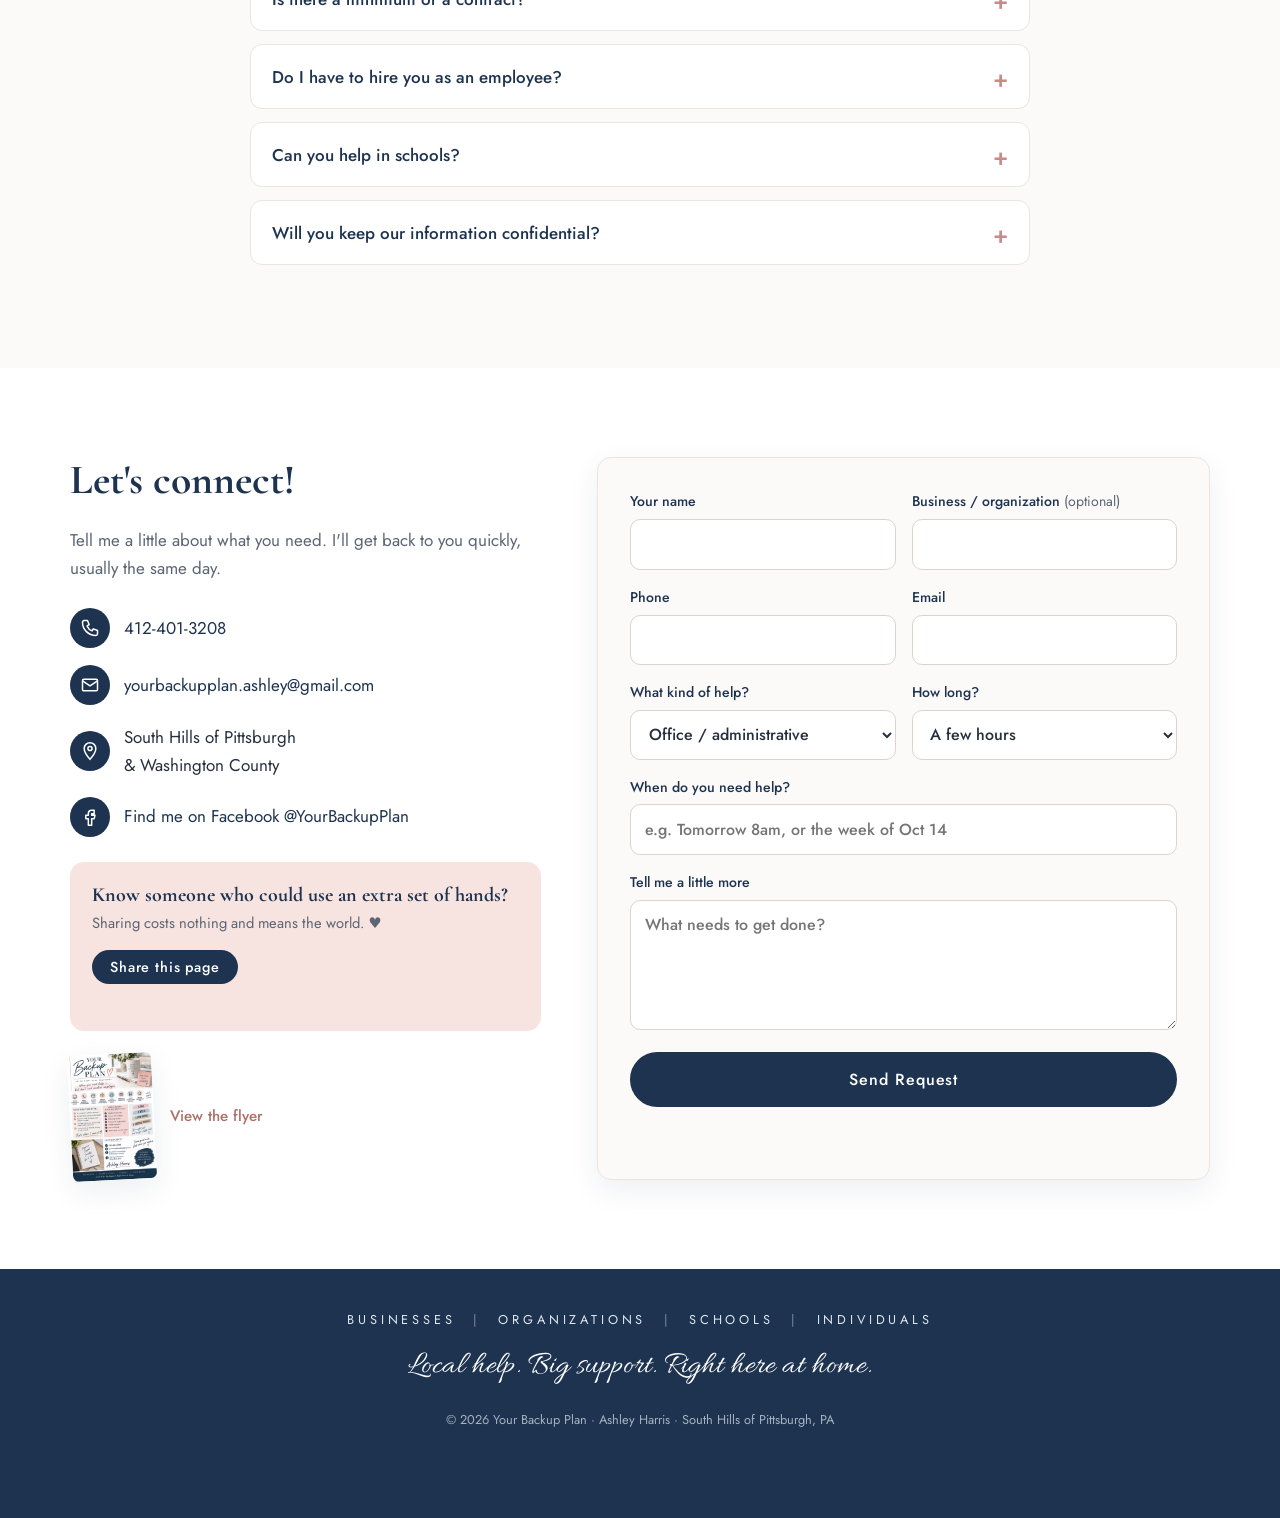
==== commit 17bb3a75: "Add service area, share button, flyer and text option to Your Backup Plan site Also include a ready-" ====
--- a/your-backup-plan/website/index.html
+++ b/your-backup-plan/website/index.html
@@ -80,7 +80,7 @@
         <p class="hero-lede">A flexible, reliable extra set of hands for local businesses, offices, schools, organizations and busy individuals. For a few hours, a day, a week, or a special project.</p>
         <div class="hero-cta">
           <a class="btn" href="tel:+14124013208">Call 412-401-3208</a>
-          <a class="btn btn-ghost" href="#contact">Request Help</a>
+          <a class="btn btn-ghost" href="sms:+14124013208">Text Me</a>
         </div>
         <p class="hero-area"><svg viewBox="0 0 24 24" aria-hidden="true"><path d="M12 2a7 7 0 0 0-7 7c0 5 7 13 7 13s7-8 7-13a7 7 0 0 0-7-7zm0 9.5A2.5 2.5 0 1 1 12 6.5a2.5 2.5 0 0 1 0 5z"/></svg>Proudly serving the South Hills of Pittsburgh &amp; Washington County</p>
       </div>
@@ -204,6 +204,18 @@
     </div>
   </section>
 
+  <!-- SERVICE AREA -->
+  <section class="area" id="area">
+    <div class="wrap">
+      <h2 class="section-title">Right Here at Home</h2>
+      <p class="section-sub">Local help for the South Hills of Pittsburgh and Washington County, including:</p>
+      <ul class="towns">
+        <li>Bethel Park</li><li>Mt. Lebanon</li><li>Upper St. Clair</li><li>South Park</li><li>Peters Township</li><li>McMurray</li><li>Canonsburg</li><li>Bridgeville</li><li>South Fayette</li><li>Castle Shannon</li><li>Dormont</li><li>Whitehall</li><li>Baldwin</li><li>Brentwood</li><li>Pleasant Hills</li><li>Jefferson Hills</li><li>Scott Township</li><li>Washington</li>
+      </ul>
+      <p class="area-note">Close by but not on the list? Just ask.</p>
+    </div>
+  </section>
+
   <!-- FAQ -->
   <section class="faq" id="faq">
     <div class="wrap narrow">
@@ -247,7 +259,16 @@
           <li><span class="c-ico"><svg viewBox="0 0 24 24"><path d="M12 2a7 7 0 0 0-7 7c0 5 7 13 7 13s7-8 7-13a7 7 0 0 0-7-7z"/><circle cx="12" cy="9" r="2.5"/></svg></span><span>South Hills of Pittsburgh<br>&amp; Washington County</span></li>
           <li><span class="c-ico"><svg viewBox="0 0 24 24"><path d="M14 8h3V4h-3a4 4 0 0 0-4 4v2H7v4h3v8h4v-8h3l1-4h-4V8z"/></svg></span><a href="https://www.facebook.com/YourBackupPlan" target="_blank" rel="noopener">Find me on Facebook @YourBackupPlan</a></li>
         </ul>
-        <a class="flyer-link" href="assets/flyer.jpg" download>Download the flyer</a>
+        <div class="share">
+          <p class="share-title">Know someone who could use an extra set of hands?</p>
+          <p class="share-sub">Sharing costs nothing and means the world. &hearts;</p>
+          <button class="btn btn-small share-btn" type="button" id="share-btn">Share this page</button>
+          <p class="share-note" id="share-note" role="status"></p>
+        </div>
+        <a class="flyer-thumb" href="assets/flyer.jpg" target="_blank" rel="noopener">
+          <img src="assets/flyer.jpg" alt="Your Backup Plan flyer" loading="lazy" width="1024" height="1536">
+          <span>View the flyer</span>
+        </a>
       </div>
 
       <form class="contact-form" id="contact-form" novalidate>
--- a/your-backup-plan/website/styles.css
+++ b/your-backup-plan/website/styles.css
@@ -270,6 +270,24 @@
 .contact-form button { width: 100%; margin-top: .4rem; }
 .form-note { font-size: .9rem; color: var(--muted); margin: .9rem 0 0; min-height: 1.4em; text-align: center; }
 
+/* Service area */
+.area { padding: clamp(3.5rem, 7vw, 5.5rem) 0 1rem; }
+.towns { list-style: none; margin: 0 auto; padding: 0; display: flex; flex-wrap: wrap; justify-content: center; gap: .6rem; max-width: 900px; }
+.towns li { background: var(--white); border: 1px solid var(--line); border-radius: 999px; padding: .4rem 1rem; font-size: .92rem; color: var(--navy); }
+.towns li:nth-child(4n+1) { background: var(--blush); border-color: transparent; }
+.towns li:nth-child(4n+3) { background: var(--sky); border-color: transparent; }
+.area-note { text-align: center; font-family: var(--script); font-size: 2rem; color: var(--navy); margin: 1.5rem 0 0; }
+
+/* Share + flyer */
+.share { background: var(--blush); border-radius: var(--radius); padding: 1.3rem 1.4rem; margin-bottom: 1.4rem; }
+.share-title { font-family: var(--serif); font-weight: 700; font-size: 1.25rem; color: var(--navy); margin: 0 0 .2rem; line-height: 1.25; }
+.share-sub { font-size: .92rem; color: var(--muted); margin: 0 0 .9rem; }
+.share-btn { border: 0; }
+.share-note { font-size: .88rem; color: var(--muted); margin: .6rem 0 0; min-height: 1.2em; word-break: break-all; }
+.flyer-thumb { display: flex; align-items: center; gap: 1rem; text-decoration: none; color: var(--rose-deep); font-size: .95rem; font-weight: 500; }
+.flyer-thumb img { width: 84px; height: auto; border-radius: 6px; box-shadow: var(--shadow); transform: rotate(-3deg); transition: transform .2s; }
+.flyer-thumb:hover img { transform: rotate(0) scale(1.04); }
+
 /* Footer */
 .footer { background: var(--navy); color: #dfe7ef; text-align: center; padding: 2.5rem 16px 5.5rem; }
 .footer-who { text-transform: uppercase; letter-spacing: .3em; font-size: .8rem; margin: 0 0 .6rem; }
